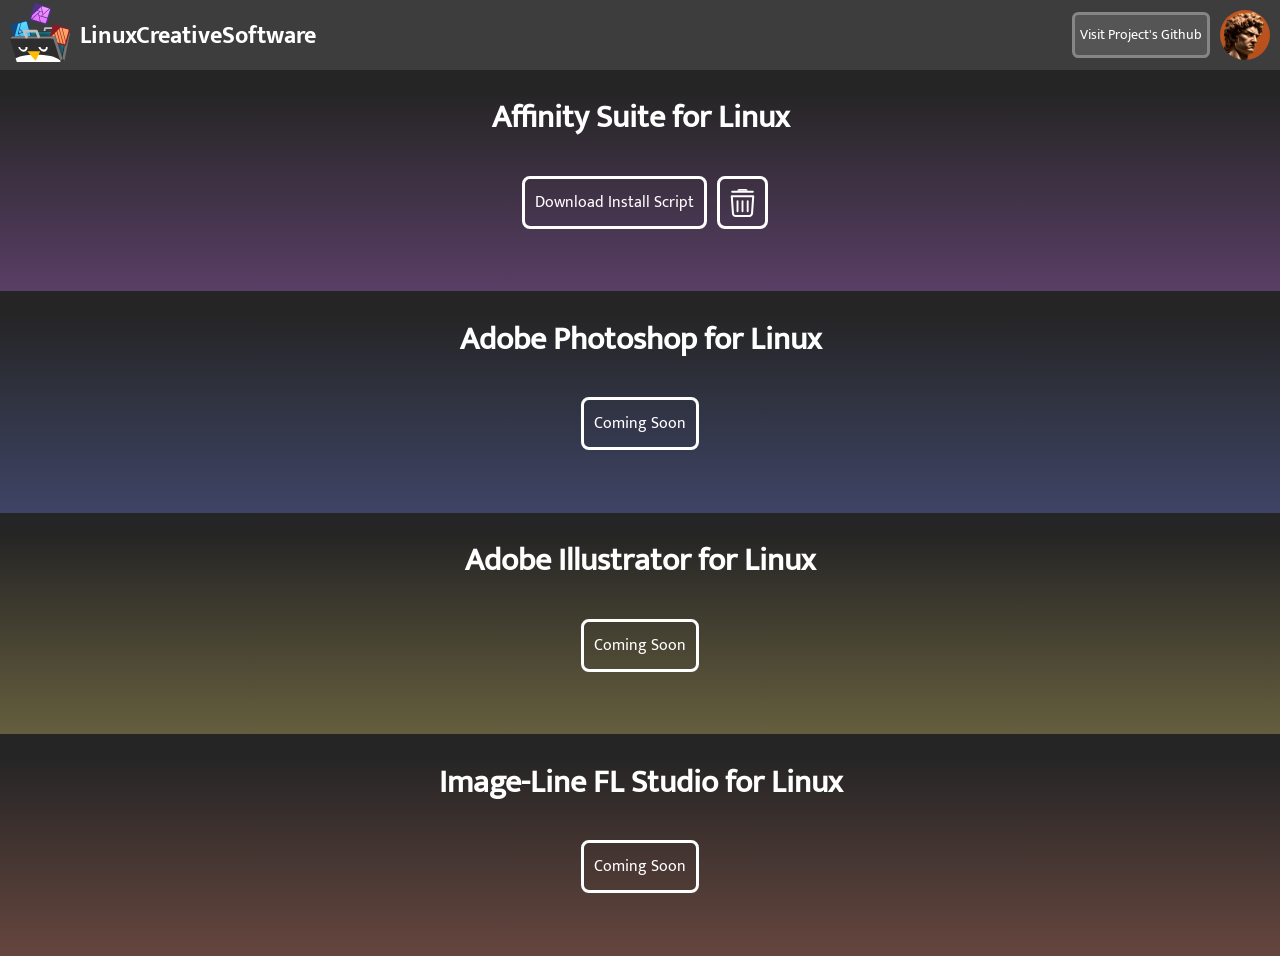
==== index.html @ c24a2d34 "-" ====
<!DOCTYPE html>
<html lang="en">

<head>
    <meta charset="UTF-8">
    <meta name="viewport" content="width=device-width, initial-scale=1.0">
    <title>LinuxCreativeSoftware</title>
    <link rel="icon" type="image/x-icon" href="./res/img/linuxcreativesoftware_export.svg">
    <link rel="stylesheet" href="./index.css">
    <script src="./index.js"></script>
</head>

<body>
    <div class="header">
        <div class="logo"></div>

        <div id="logo_text" class="logo_text">
            <div class="logo_text_original">LinuxCreativeSoftware</div>
            <div class="logo_text_short">LCS</div>
        </div>

        <a id="github_button" class="github_button" href="https://github.com/woafID/psychic-engine">
            <div class="github_button_text">Visit Project's Github</div>
            <div class="github_button_text_short">Github</div>
        </a>

        <a class="useraccount" href="https://github.com/woafID">
        </a>

    </div>

    <div class="pretty_box_purple">

        <h1>
            Affinity Suite for Linux
        </h1>
        <!-- NEVER FORGET TO ESCAPE THE DOUBLE SLASH WITH A BACKSLAS IN THE URLS-->
        <a href="#"
            onclick="downloadFile('https:/\/raw.githubusercontent.com/woafID/psychic-engine/master/Affinity_Linux.sh', this)"
            filename="Affinity_Linux.sh">

            <div class="buttons_wrapper">
                <!-- FIX DOWNLOAD BUTTON BEING IN DOUBLE LINED ON SMALL SCREENS, EVEN WHEN IT DIDNT REACH SCREEN EDGE -->
                <div class="download_button" ;>
                    Download Install Script
                </div>
                <a href="#"
                    onclick="downloadFile('https:/\/raw.githubusercontent.com/woafID/psychic-engine/main/Affinity_Linux_Uninstaller.sh', this)"
                    filename="Affinity_Linux_Uninstaller.sh" class="uninstall_button">
                    <img style="width: 25px;" src="./res/img/trash-solid.svg" alt="trash_can">
                </a>
            </div>
        </a>

    </div>

    <div class="pretty_box_blue">
        <h1>
            Adobe Photoshop for Linux
        </h1>
        <div class="buttons_wrapper">
            <div class="download_button">
                Coming Soon
            </div>
        </div>
    </div>

    <div class="pretty_box_orange">
        <h1>
            Adobe Illustrator for Linux
        </h1>
        <div class="buttons_wrapper">
            <div class="download_button">
                Coming Soon
            </div>
        </div>
    </div>

    <div class="pretty_box_carrot">
        <h1>
            Image-Line FL Studio for Linux
        </h1>
        <div class="buttons_wrapper">
            <div class="download_button">
                Coming Soon
            </div>
        </div>
    </div>

</body>

</html>
---- index.css ----
h1 {
    text-align: center;
}

@font-face {
    font-family: Mukta-Bold;
    font-weight: 400;
    font-style: normal;
    src: url('/res/font/Mukta-Bold.woff2') format('truetype');
}

@font-face {
    font-family: Mukta-Regular;
    font-weight: 400;
    font-style: normal;
    src: url('/res/font/Mukta-Regular.woff2') format('truetype');
}

body {
    margin: 0%;
    padding: 0%;
    font-family: Mukta-Regular;
    color: white;
    background-color: rgb(37, 37, 37);
}

.github_button{
    display: flex;
    justify-content: center;
    align-items: center;

    user-select: none;
    border-style: solid;
    border-width: 0.2rem;
    border-color: rgb(134, 134, 134);
    background-color: rgb(85, 85, 85);
    border-radius: 0.4rem;
    width: fit-content;
    padding-left: 5px;
    padding-right: 5px;
    font-size: 90%;
    height: 40px;
    margin-top: 2px;
    position: absolute;
    right: 70px;
}

#github_button .github_button_text_short{
    display: none;
}

.logo{
    left: 10px;
    top: 2px;
    background-image: url("./res/img/linuxcreativesoftware_export.svg");
    background-size: contain;
    width: 60px;
    height: 60px;
    position: absolute;
}

.logo_text{
    font-family: Mukta-Bold;
    user-select: none;
    position: absolute;
    left: 80px;
    top: 16px;
    font-size: x-large;
}

#logo_text .logo_text_short{display: none;}

@media (orientation: portrait) {
    #logo_text .logo_text_original {
      display: none;
    }
    #logo_text .logo_text_short {
      display: inline;
    }

    #github_button .github_button_text{
        display: none;
    }
    #github_button .github_button_text_short{
        display: inline;
    }
}
  

.github_button_text{
    color: wh;
}

.useraccount{
    margin-left: auto;
    margin-right: 10px;
    background-image: url("./res/img/useraccount128.webp");
    background-size: contain;
    border-radius: 100%;
    width: 50px;
    height: 50px;
    display: block;
    position: relative;
}

.header{
    padding-top: 10px;
    background-color: rgb(61, 61, 61);
    height: 60px;
}


.buttons_wrapper{
    left: 50%;
    transform: translate(-50%);
    position: absolute;
    display: flex;
    justify-content: center;
}

.download_button{
    user-select: none;
    background-color: transparent;
    border-radius: 8px;
    padding: 10px;
    max-width: fit-content;
    border-style: solid;
    margin: 10px;
}
a{
    color: white;
    text-decoration: none;
}

.uninstall_button{
    transform: translateY(10px);
    user-select: none;
    background-color: transparent;
    border-radius: 8px;
    padding: 10px;
    max-width: fit-content;
    max-height: 26.7px;
    border-style: solid;
    margin-left: auto;
}

.pretty_box_purple{
    background: linear-gradient(180deg, rgba(37, 37, 37, 0) 0%, rgba(191, 112, 228, 0.336) 100%);
    height: 200px;
}

.pretty_box_blue{
    background: linear-gradient(180deg, rgba(37, 37, 37, 0) 0%, rgba(112, 129, 228, 0.336) 100%);
    height: 200px;
}

.pretty_box_orange{
    background: linear-gradient(180deg, rgba(37, 37, 37, 0) 0%, rgba(228, 207, 112, 0.336) 100%);
    height: 200px;
}

.pretty_box_carrot{
    background: linear-gradient(180deg, rgba(37, 37, 37, 0) 0%, rgba(228, 135, 112, 0.336) 100%);
    height: 200px;
}
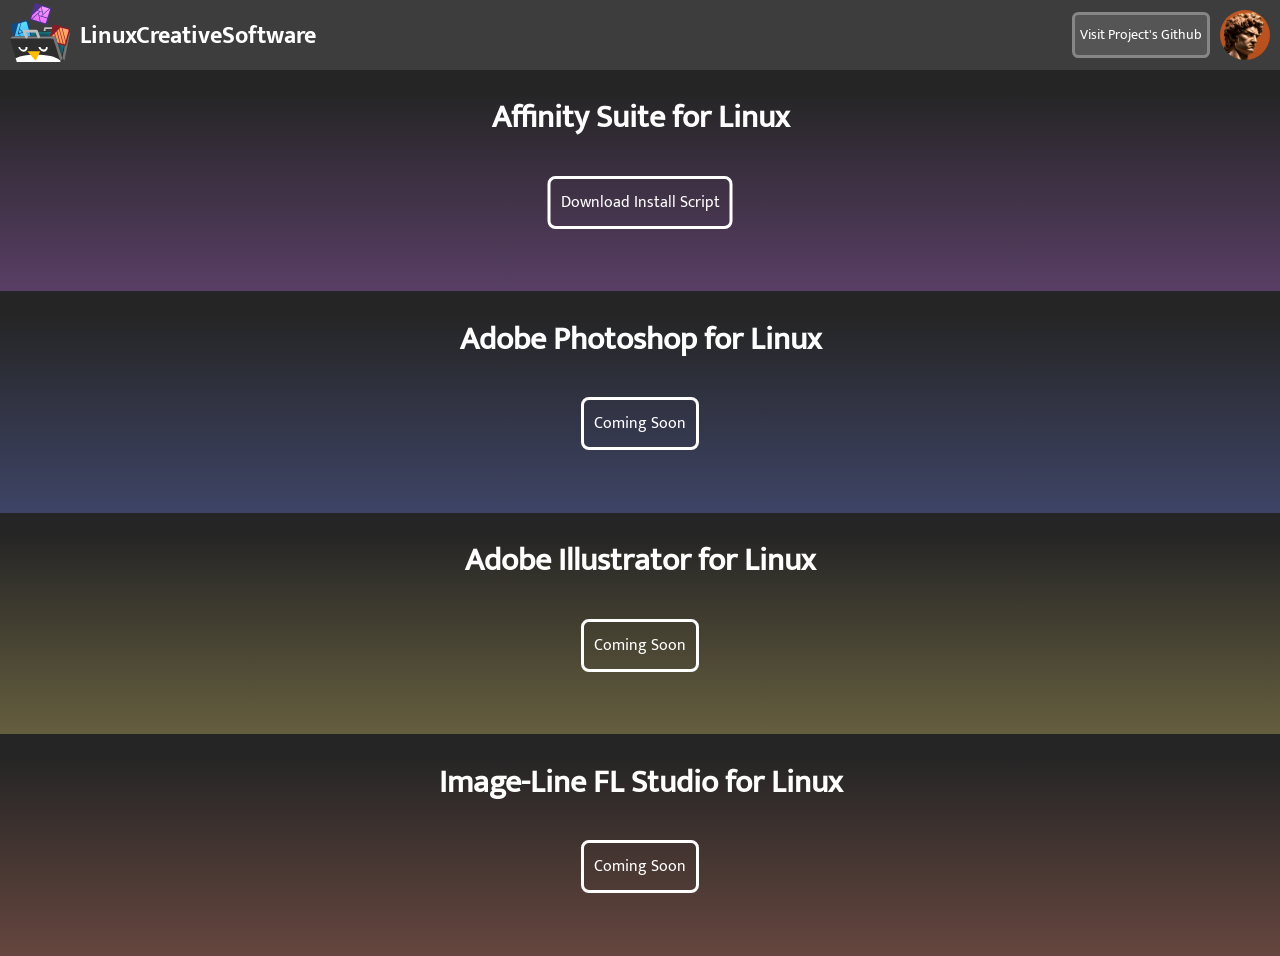
==== commit 15905ec3: "remove uninstall button its already integrated into the main script" ====
--- a/index.html
+++ b/index.html
@@ -19,7 +19,7 @@
             <div class="logo_text_short">LCS</div>
         </div>
 
-        <a id="github_button" class="github_button" href="https://github.com/woafID/psychic-engine">
+        <a id="github_button" class="github_button" href="https://github.com/woafID/LinuxCreativeSoftware">
             <div class="github_button_text">Visit Project's Github</div>
             <div class="github_button_text_short">Github</div>
         </a>
@@ -36,7 +36,7 @@
         </h1>
         <!-- NEVER FORGET TO ESCAPE THE DOUBLE SLASH WITH A BACKSLAS IN THE URLS-->
         <a href="#"
-            onclick="downloadFile('https:/\/raw.githubusercontent.com/woafID/psychic-engine/master/Affinity_Linux.sh', this)"
+            onclick="downloadFile('https:/\/raw.githubusercontent.com/woafID/LinuxCreativeSoftware/master/Affinity_Linux.sh', this)"
             filename="Affinity_Linux.sh">
 
             <div class="buttons_wrapper">
@@ -44,11 +44,6 @@
                 <div class="download_button" ;>
                     Download Install Script
                 </div>
-                <a href="#"
-                    onclick="downloadFile('https:/\/raw.githubusercontent.com/woafID/psychic-engine/main/Affinity_Linux_Uninstaller.sh', this)"
-                    filename="Affinity_Linux_Uninstaller.sh" class="uninstall_button">
-                    <img style="width: 25px;" src="./res/img/trash-solid.svg" alt="trash_can">
-                </a>
             </div>
         </a>
 
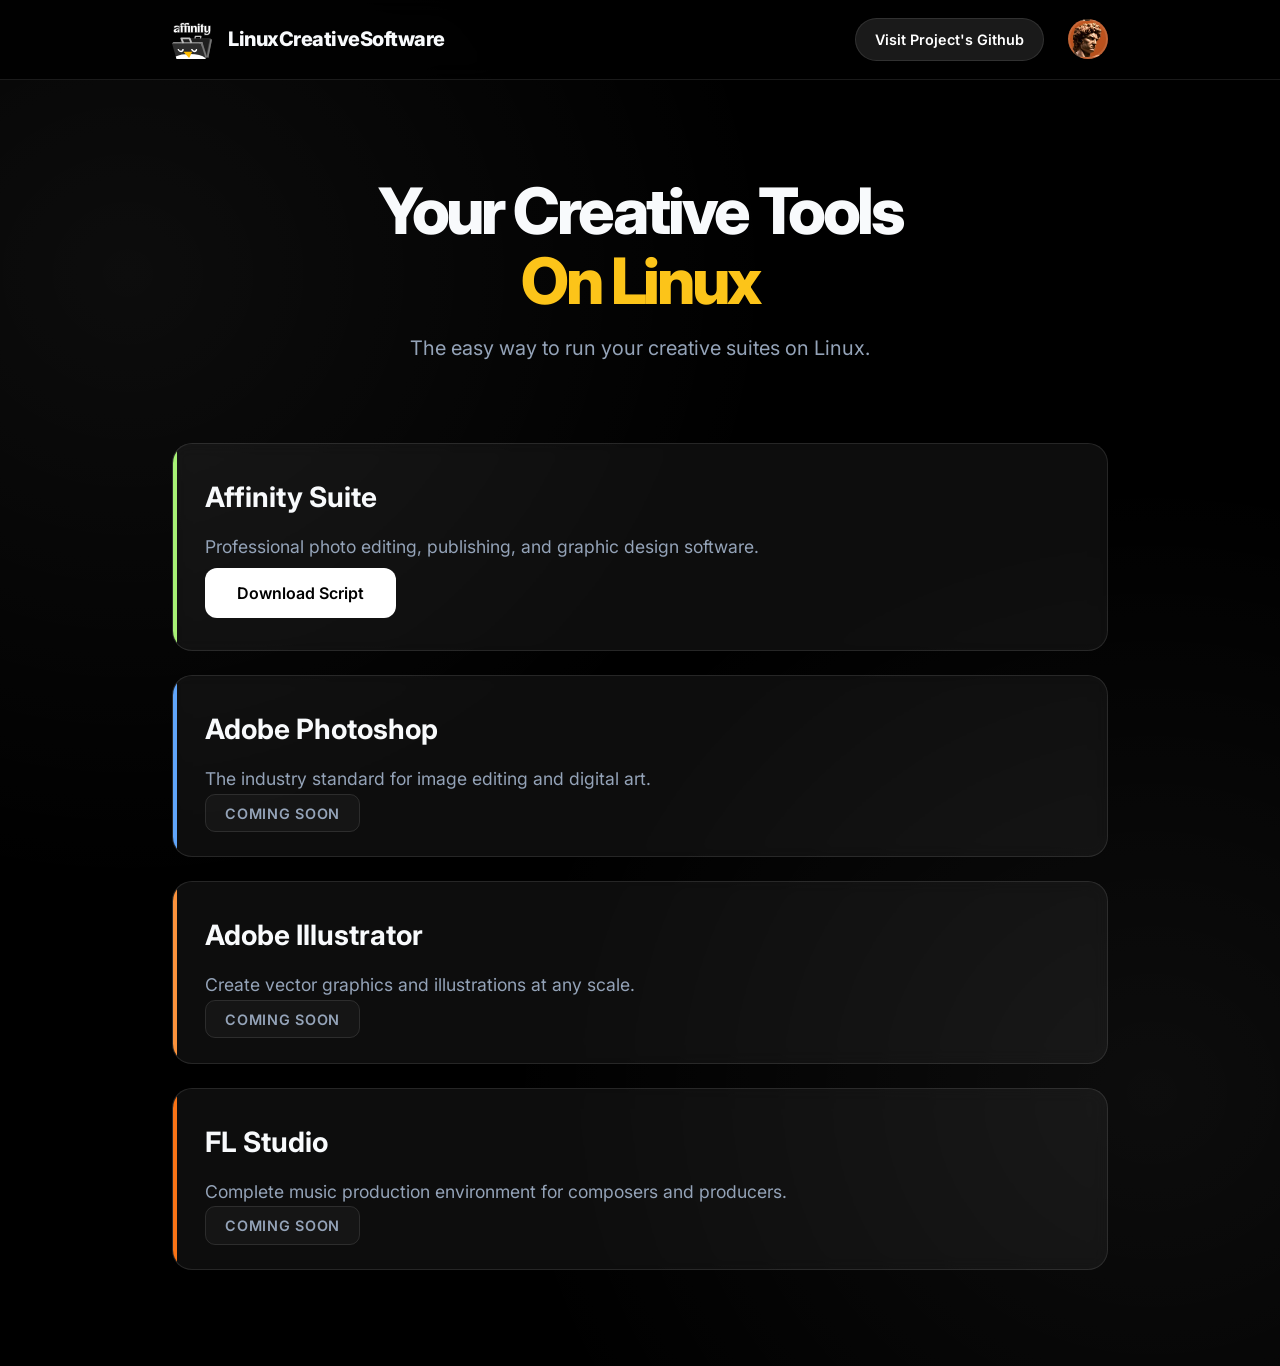
==== commit a8096083: "Refresh Page Look" ====
--- a/index.html
+++ b/index.html
@@ -6,82 +6,107 @@
     <meta name="viewport" content="width=device-width, initial-scale=1.0">
     <title>LinuxCreativeSoftware</title>
     <link rel="icon" type="image/x-icon" href="./res/img/linuxcreativesoftware_export.svg">
+    <link rel="preconnect" href="https://fonts.googleapis.com">
+    <link rel="preconnect" href="https://fonts.gstatic.com" crossorigin>
+    <link href="https://fonts.googleapis.com/css2?family=Inter:wght@400;600;800&display=swap" rel="stylesheet">
     <link rel="stylesheet" href="./index.css">
     <script src="./index.js"></script>
 </head>
 
 <body>
-    <div class="header">
-        <div class="logo"></div>
-
-        <div id="logo_text" class="logo_text">
-            <div class="logo_text_original">LinuxCreativeSoftware</div>
-            <div class="logo_text_short">LCS</div>
-        </div>
-
-        <a id="github_button" class="github_button" href="https://github.com/woafID/LinuxCreativeSoftware">
-            <div class="github_button_text">Visit Project's Github</div>
-            <div class="github_button_text_short">Github</div>
-        </a>
-
-        <a class="useraccount" href="https://github.com/woafID">
-        </a>
-
-    </div>
-
-    <div class="pretty_box_purple">
-
-        <h1>
-            Affinity Suite for Linux
-        </h1>
-        <!-- NEVER FORGET TO ESCAPE THE DOUBLE SLASH WITH A BACKSLAS IN THE URLS-->
-        <a href="#"
-            onclick="downloadFile('https:/\/raw.githubusercontent.com/woafID/LinuxCreativeSoftware/master/Affinity_Linux.sh', this)"
-            filename="Affinity_Linux.sh">
-
-            <div class="buttons_wrapper">
-                <!-- FIX DOWNLOAD BUTTON BEING IN DOUBLE LINED ON SMALL SCREENS, EVEN WHEN IT DIDNT REACH SCREEN EDGE -->
-                <div class="download_button" ;>
-                    Download Install Script
+    <header class="navbar">
+        <div class="container">
+            <div class="logo-wrapper">
+                <div class="logo-icon"></div>
+                <div class="logo-text">
+                    <span class="full-name">LinuxCreativeSoftware</span>
+                    <span class="short-name">LCS</span>
                 </div>
             </div>
-        </a>
+            <nav class="nav-links">
+                <a href="https://github.com/woafID/LinuxCreativeSoftware" class="btn-github">
+                    <span class="full-text">Visit Project's Github</span>
+                    <span class="short-text">Github</span>
+                </a>
+                <a class="user-profile" href="https://github.com/woafID" aria-label="Github Profile"></a>
+            </nav>
+        </div>
+    </header>
 
-    </div>
+    <main>
+        <section class="hero">
+            <div class="container">
+                <h1 class="hero-title">Your Creative Tools <br><span class="accent">On Linux</span></h1>
+                <p class="hero-subtitle">The easy way to run your creative suites on Linux.</p>
+            </div>
+        </section>
 
-    <div class="pretty_box_blue">
-        <h1>
-            Adobe Photoshop for Linux
-        </h1>
-        <div class="buttons_wrapper">
-            <div class="download_button">
-                Coming Soon
+        <section class="software-grid">
+            <div class="container">
+                <div class="card-grid">
+                    <div class="software-card card-purple">
+                        <div class="card-content">
+                            <h2>Affinity Suite</h2>
+                            <p>Professional photo editing, publishing, and graphic design software.</p>
+                            <div class="card-actions">
+                                <a href="javascript:void(0)" class="btn-download"
+                                    onclick="downloadFile('https://raw.githubusercontent.com/woafID/LinuxCreativeSoftware/master/Affinity_Linux.sh', this)"
+                                    filename="Affinity_Linux.sh">
+                                    Download Script
+                                </a>
+                            </div>
+                        </div>
+                    </div>
+
+                    <div class="software-card card-blue">
+                        <div class="card-content">
+                            <h2>Adobe Photoshop</h2>
+                            <p>The industry standard for image editing and digital art.</p>
+                            <div class="card-actions">
+                                <span class="badge-soon">Coming Soon</span>
+                            </div>
+                        </div>
+                    </div>
+
+                    <div class="software-card card-orange">
+                        <div class="card-content">
+                            <h2>Adobe Illustrator</h2>
+                            <p>Create vector graphics and illustrations at any scale.</p>
+                            <div class="card-actions">
+                                <span class="badge-soon">Coming Soon</span>
+                            </div>
+                        </div>
+                    </div>
+
+                    <div class="software-card card-carrot">
+                        <div class="card-content">
+                            <h2>FL Studio</h2>
+                            <p>Complete music production environment for composers and producers.</p>
+                            <div class="card-actions">
+                                <span class="badge-soon">Coming Soon</span>
+                            </div>
+                        </div>
+                    </div>
+                </div>
             </div>
+        </section>
+    </main>
+
+    <div id="download-modal" class="modal">
+        <div class="modal-content">
+            <h3>Installation Instructions</h3>
+            <p>Your download will start in 5 seconds.</p>
+            <p><strong>Important:</strong> You must execute these commands in the directory where the script is located
+                (e.g., Right click and "Open in Terminal").</p>
+            <div class="code-block">
+                <code>chmod +x ./<span class="filename-placeholder"></span></code>
+                <code>./<span class="filename-placeholder"></span></code>
+            </div>
+            <button onclick="closeNotification()" class="btn-close">Got it</button>
         </div>
-    </div>
-
-    <div class="pretty_box_orange">
-        <h1>
-            Adobe Illustrator for Linux
-        </h1>
-        <div class="buttons_wrapper">
-            <div class="download_button">
-                Coming Soon
-            </div>
-        </div>
-    </div>
-
-    <div class="pretty_box_carrot">
-        <h1>
-            Image-Line FL Studio for Linux
-        </h1>
-        <div class="buttons_wrapper">
-            <div class="download_button">
-                Coming Soon
-            </div>
-        </div>
+        <div class="modal-overlay" onclick="closeNotification()"></div>
     </div>
 
 </body>
 
-</html>
+</html>
--- a/index.css
+++ b/index.css
@@ -1,165 +1,370 @@
-h1 {
-    text-align: center;
-}
-
-@font-face {
-    font-family: Mukta-Bold;
-    font-weight: 400;
-    font-style: normal;
-    src: url('/res/font/Mukta-Bold.woff2') format('truetype');
-}
-
-@font-face {
-    font-family: Mukta-Regular;
-    font-weight: 400;
-    font-style: normal;
-    src: url('/res/font/Mukta-Regular.woff2') format('truetype');
+:root {
+    --bg-color: #000000;
+    --card-bg: rgba(255, 255, 255, 0.05);
+    --card-border: rgba(255, 255, 255, 0.1);
+    --text-primary: #f8fafc;
+    --text-secondary: #94a3b8;
+    --accent-yellow: #fcc419;
+    --accent-green: #a7f175;
+    --accent-blue: #60a5fa;
+    --accent-orange: #fb923c;
+    --accent-carrot: #f97316;
+    --nav-height: 80px;
+    --transition: all 0.3s cubic-bezier(0.4, 0, 0.2, 1);
+}
+
+* {
+    margin: 0;
+    padding: 0;
+    box-sizing: border-box;
 }
 
 body {
-    margin: 0%;
-    padding: 0%;
-    font-family: Mukta-Regular;
-    color: white;
-    background-color: rgb(37, 37, 37);
-}
-
-.github_button{
-    display: flex;
-    justify-content: center;
-    align-items: center;
-
-    user-select: none;
-    border-style: solid;
-    border-width: 0.2rem;
-    border-color: rgb(134, 134, 134);
-    background-color: rgb(85, 85, 85);
-    border-radius: 0.4rem;
-    width: fit-content;
-    padding-left: 5px;
-    padding-right: 5px;
-    font-size: 90%;
+    font-family: 'Inter', sans-serif;
+    background-color: var(--bg-color);
+    color: var(--text-primary);
+    line-height: 1.5;
+    overflow-x: hidden;
+    background-image: 
+        radial-gradient(at 10% 20%, rgba(255, 255, 255, 0.05) 0px, transparent 40%),
+        radial-gradient(at 90% 80%, rgba(255, 255, 255, 0.05) 0px, transparent 40%);
+    min-height: 100vh;
+}
+
+.container {
+    max-width: 1000px;
+    margin: 0 auto;
+    padding: 0 2rem;
+}
+
+.navbar {
+    height: var(--nav-height);
+    display: flex;
+    align-items: center;
+    position: sticky;
+    top: 0;
+    z-index: 1000;
+    background: rgba(0, 0, 0, 0.8);
+    backdrop-filter: blur(12px);
+    border-bottom: 1px solid var(--card-border);
+}
+
+.navbar .container {
+    display: flex;
+    justify-content: space-between;
+    align-items: center;
+    width: 100%;
+}
+
+.logo-wrapper {
+    display: flex;
+    align-items: center;
+    gap: 1rem;
+}
+
+.logo-icon {
+    width: 40px;
     height: 40px;
-    margin-top: 2px;
-    position: absolute;
-    right: 70px;
-}
-
-#github_button .github_button_text_short{
-    display: none;
-}
-
-.logo{
-    left: 10px;
-    top: 2px;
     background-image: url("./res/img/linuxcreativesoftware_export.svg");
     background-size: contain;
-    width: 60px;
-    height: 60px;
+    background-repeat: no-repeat;
+}
+
+.logo-text {
+    font-weight: 800;
+    font-size: 1.25rem;
+    letter-spacing: -0.025em;
+}
+
+.short-name { display: none; }
+
+.nav-links {
+    display: flex;
+    align-items: center;
+    gap: 1.5rem;
+}
+
+.btn-github {
+    background: rgba(255, 255, 255, 0.1);
+    color: white;
+    padding: 0.6rem 1.2rem;
+    border-radius: 9999px;
+    text-decoration: none;
+    font-weight: 600;
+    font-size: 0.9rem;
+    border: 1px solid var(--card-border);
+    transition: var(--transition);
+}
+
+.btn-github:hover {
+    background: rgba(255, 255, 255, 0.2);
+    transform: translateY(-2px);
+}
+
+.short-text { display: none; }
+
+.user-profile {
+    width: 40px;
+    height: 40px;
+    border-radius: 50%;
+    background-image: url("./res/img/useraccount128.webp");
+    background-size: cover;
+    border: 2px solid var(--card-border);
+    transition: var(--transition);
+}
+
+.user-profile:hover {
+    border-color: var(--accent-blue);
+    transform: scale(1.1);
+}
+
+.hero {
+    padding: 6rem 0 3rem;
+    text-align: center;
+}
+
+.hero-title {
+    font-size: 4rem;
+    font-weight: 800;
+    line-height: 1.1;
+    margin-bottom: 1rem;
+    letter-spacing: -0.05em;
+}
+
+.hero-title .accent {
+    color: var(--accent-yellow);
+}
+
+.hero-subtitle {
+    font-size: 1.25rem;
+    color: var(--text-secondary);
+    max-width: 600px;
+    margin: 0 auto;
+}
+
+.software-grid {
+    padding: 2rem 0 6rem;
+}
+
+.card-grid {
+    display: flex;
+    flex-direction: column;
+    gap: 1.5rem;
+}
+
+.software-card {
+    background: var(--card-bg);
+    border: 1px solid var(--card-border);
+    border-radius: 20px;
+    padding: 2rem;
+    backdrop-filter: blur(8px);
+    transition: var(--transition);
+    position: relative;
+    overflow: hidden;
+    display: flex;
+    align-items: center;
+    justify-content: space-between;
+}
+
+.software-card::before {
+    content: '';
     position: absolute;
-}
-
-.logo_text{
-    font-family: Mukta-Bold;
-    user-select: none;
+    left: 0;
+    top: 0;
+    bottom: 0;
+    width: 4px;
+    transition: var(--transition);
+}
+
+.software-card:hover {
+    transform: translateX(8px);
+    background: rgba(255, 255, 255, 0.08);
+    border-color: rgba(255, 255, 255, 0.2);
+}
+
+.card-purple::before { background: var(--accent-green); }
+.card-blue::before { background: var(--accent-blue); }
+.card-orange::before { background: var(--accent-orange); }
+.card-carrot::before { background: var(--accent-carrot); }
+
+.card-content {
+    flex-grow: 1;
+    padding-right: 2rem;
+}
+
+.software-card h2 {
+    font-size: 1.75rem;
+    margin-bottom: 1rem;
+    font-weight: 700;
+}
+
+.software-card p {
+    color: var(--text-secondary);
+    font-size: 1.1rem;
+    margin-bottom: 0.5rem;
+}
+
+.card-actions {
+    flex-shrink: 0;
+}
+
+.btn-download {
+    display: inline-block;
+    padding: 0.8rem 2rem;
+    border-radius: 12px;
+    background: white;
+    color: black;
+    text-decoration: none;
+    font-weight: 600;
+    transition: var(--transition);
+    border: none;
+    cursor: pointer;
+}
+
+.btn-download:hover {
+    transform: scale(1.05);
+    box-shadow: 0 5px 15px rgba(255, 255, 255, 0.2);
+}
+
+.badge-soon {
+    padding: 0.6rem 1.2rem;
+    border-radius: 10px;
+    background: rgba(255, 255, 255, 0.03);
+    color: var(--text-secondary);
+    font-size: 0.9rem;
+    font-weight: 600;
+    text-transform: uppercase;
+    letter-spacing: 0.05em;
+    border: 1px solid var(--card-border);
+}
+
+.modal {
+    position: fixed;
+    top: 0;
+    left: 0;
+    width: 100%;
+    height: 100%;
+    z-index: 2000;
+    display: flex;
+    align-items: center;
+    justify-content: center;
+    opacity: 0;
+    visibility: hidden;
+    transition: var(--transition);
+}
+
+.modal.active {
+    opacity: 1;
+    visibility: visible;
+}
+
+.modal-overlay {
     position: absolute;
-    left: 80px;
-    top: 16px;
-    font-size: x-large;
-}
-
-#logo_text .logo_text_short{display: none;}
-
-@media (orientation: portrait) {
-    #logo_text .logo_text_original {
-      display: none;
-    }
-    #logo_text .logo_text_short {
-      display: inline;
-    }
-
-    #github_button .github_button_text{
-        display: none;
-    }
-    #github_button .github_button_text_short{
-        display: inline;
-    }
-}
-  
-
-.github_button_text{
-    color: wh;
-}
-
-.useraccount{
-    margin-left: auto;
-    margin-right: 10px;
-    background-image: url("./res/img/useraccount128.webp");
-    background-size: contain;
-    border-radius: 100%;
-    width: 50px;
-    height: 50px;
+    top: 0;
+    left: 0;
+    width: 100%;
+    height: 100%;
+    background: rgba(0, 0, 0, 0.8);
+    backdrop-filter: blur(4px);
+}
+
+.modal-content {
+    background: #111;
+    border: 1px solid var(--card-border);
+    border-radius: 24px;
+    padding: 2.5rem;
+    max-width: 500px;
+    width: 90%;
+    position: relative;
+    z-index: 2001;
+    text-align: center;
+    box-shadow: 0 25px 50px -12px rgba(0, 0, 0, 0.5);
+    transform: translateY(20px);
+    transition: var(--transition);
+}
+
+.modal.active .modal-content {
+    transform: translateY(0);
+}
+
+.modal-content h3 {
+    font-size: 1.5rem;
+    margin-bottom: 1rem;
+    color: var(--accent-green);
+}
+
+.modal-content p {
+    color: var(--text-secondary);
+    margin-bottom: 1.5rem;
+}
+
+.code-block {
+    background: #000;
+    border: 1px solid var(--card-border);
+    border-radius: 12px;
+    padding: 1.5rem;
+    text-align: left;
+    margin-bottom: 2rem;
+    font-family: 'Courier New', Courier, monospace;
+}
+
+.code-block code {
     display: block;
-    position: relative;
-}
-
-.header{
-    padding-top: 10px;
-    background-color: rgb(61, 61, 61);
-    height: 60px;
-}
-
-
-.buttons_wrapper{
-    left: 50%;
-    transform: translate(-50%);
-    position: absolute;
-    display: flex;
-    justify-content: center;
-}
-
-.download_button{
-    user-select: none;
-    background-color: transparent;
-    border-radius: 8px;
-    padding: 10px;
-    max-width: fit-content;
-    border-style: solid;
-    margin: 10px;
-}
-a{
-    color: white;
-    text-decoration: none;
-}
-
-.uninstall_button{
-    transform: translateY(10px);
-    user-select: none;
-    background-color: transparent;
-    border-radius: 8px;
-    padding: 10px;
-    max-width: fit-content;
-    max-height: 26.7px;
-    border-style: solid;
-    margin-left: auto;
-}
-
-.pretty_box_purple{
-    background: linear-gradient(180deg, rgba(37, 37, 37, 0) 0%, rgba(191, 112, 228, 0.336) 100%);
-    height: 200px;
-}
-
-.pretty_box_blue{
-    background: linear-gradient(180deg, rgba(37, 37, 37, 0) 0%, rgba(112, 129, 228, 0.336) 100%);
-    height: 200px;
-}
-
-.pretty_box_orange{
-    background: linear-gradient(180deg, rgba(37, 37, 37, 0) 0%, rgba(228, 207, 112, 0.336) 100%);
-    height: 200px;
-}
-
-.pretty_box_carrot{
-    background: linear-gradient(180deg, rgba(37, 37, 37, 0) 0%, rgba(228, 135, 112, 0.336) 100%);
-    height: 200px;
-}
+    color: #fff;
+    font-size: 0.95rem;
+    margin-bottom: 0.5rem;
+}
+
+.code-block code:last-child {
+    margin-bottom: 0;
+}
+
+.btn-close {
+    background: var(--accent-green);
+    color: black;
+    border: none;
+    padding: 0.8rem 2.5rem;
+    border-radius: 12px;
+    font-weight: 700;
+    cursor: pointer;
+    transition: var(--transition);
+}
+
+.btn-close:hover {
+    filter: brightness(1.1);
+    transform: scale(1.05);
+}
+
+@media (max-width: 768px) {
+    .hero-title {
+        font-size: 3rem;
+    }
+    
+    .software-card {
+        flex-direction: column;
+        align-items: flex-start;
+        gap: 2.5rem;
+    }
+    
+    .card-content {
+        padding-right: 0;
+    }
+    
+    .full-name { display: none; }
+    .short-name { display: block; }
+    
+    .full-text { display: none; }
+    .short-text { display: block; }
+    
+    .nav-links { gap: 0.75rem; }
+}
+
+@media (max-width: 480px) {
+    .hero-title {
+        font-size: 2.5rem;
+    }
+    
+    .container {
+        padding: 0 1rem;
+    }
+}
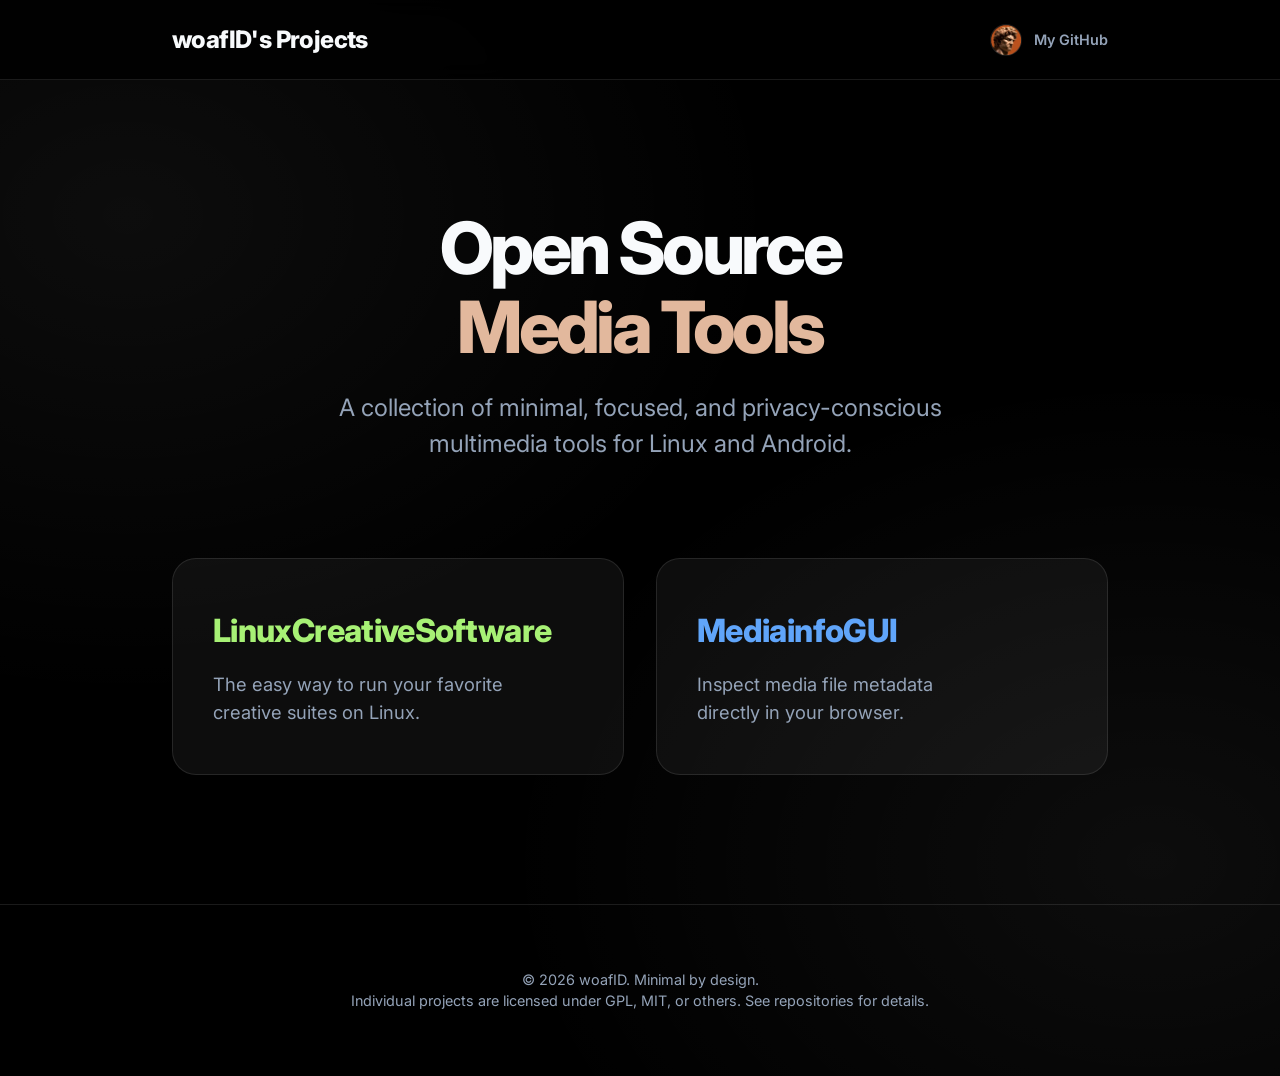
==== commit 6bfa03e1: "overhaul the site" ====
--- a/index.html
+++ b/index.html
@@ -4,31 +4,28 @@
 <head>
     <meta charset="UTF-8">
     <meta name="viewport" content="width=device-width, initial-scale=1.0">
-    <title>LinuxCreativeSoftware</title>
-    <link rel="icon" type="image/x-icon" href="./res/img/linuxcreativesoftware_export.svg">
+    <title>woafID's Projects</title>
     <link rel="preconnect" href="https://fonts.googleapis.com">
     <link rel="preconnect" href="https://fonts.gstatic.com" crossorigin>
     <link href="https://fonts.googleapis.com/css2?family=Inter:wght@400;600;800&display=swap" rel="stylesheet">
+    <link rel="icon" type="image/png" href="./res/img/useraccount128_rounded.png">
     <link rel="stylesheet" href="./index.css">
-    <script src="./index.js"></script>
 </head>
 
 <body>
     <header class="navbar">
         <div class="container">
             <div class="logo-wrapper">
-                <div class="logo-icon"></div>
                 <div class="logo-text">
-                    <span class="full-name">LinuxCreativeSoftware</span>
-                    <span class="short-name">LCS</span>
+                    <span class="full-name">woafID's Projects</span>
+                    <span class="short-name">woafID</span>
                 </div>
             </div>
             <nav class="nav-links">
-                <a href="https://github.com/woafID/LinuxCreativeSoftware" class="btn-github">
-                    <span class="full-text">Visit Project's Github</span>
-                    <span class="short-text">Github</span>
+                <a class="profile-link" href="https://github.com/woafID?tab=repositories">
+                    <div class="user-profile" aria-label="GitHub Profile"></div>
+                    <span class="profile-text">My GitHub</span>
                 </a>
-                <a class="user-profile" href="https://github.com/woafID" aria-label="Github Profile"></a>
             </nav>
         </div>
     </header>
@@ -36,77 +33,43 @@
     <main>
         <section class="hero">
             <div class="container">
-                <h1 class="hero-title">Your Creative Tools <br><span class="accent">On Linux</span></h1>
-                <p class="hero-subtitle">The easy way to run your creative suites on Linux.</p>
+                <h1 class="hero-title">Open Source <br><span class="accent">Media Tools</span></h1>
+                <p class="hero-subtitle">A collection of minimal, focused, and privacy-conscious multimedia tools for
+                    Linux and
+                    Android.</p>
             </div>
         </section>
 
-        <section class="software-grid">
+        <section class="projects">
             <div class="container">
-                <div class="card-grid">
-                    <div class="software-card card-purple">
+                <div class="project-grid">
+                    <a href="/LinuxCreativeSoftware" class="project-card accent-green">
                         <div class="card-content">
-                            <h2>Affinity Suite</h2>
-                            <p>Professional photo editing, publishing, and graphic design software.</p>
-                            <div class="card-actions">
-                                <a href="javascript:void(0)" class="btn-download"
-                                    onclick="downloadFile('https://raw.githubusercontent.com/woafID/LinuxCreativeSoftware/master/Affinity_Linux.sh', this)"
-                                    filename="Affinity_Linux.sh">
-                                    Download Script
-                                </a>
-                            </div>
+                            <h2>LinuxCreativeSoftware</h2>
+                            <p>The easy way to run your favorite creative suites on Linux.</p>
                         </div>
-                    </div>
+                    </a>
 
-                    <div class="software-card card-blue">
+                    <a href="/MediainfoGUI" class="project-card accent-blue">
                         <div class="card-content">
-                            <h2>Adobe Photoshop</h2>
-                            <p>The industry standard for image editing and digital art.</p>
-                            <div class="card-actions">
-                                <span class="badge-soon">Coming Soon</span>
-                            </div>
+                            <h2>MediainfoGUI</h2>
+                            <p>Inspect media file metadata directly in your browser.</p>
                         </div>
-                    </div>
-
-                    <div class="software-card card-orange">
-                        <div class="card-content">
-                            <h2>Adobe Illustrator</h2>
-                            <p>Create vector graphics and illustrations at any scale.</p>
-                            <div class="card-actions">
-                                <span class="badge-soon">Coming Soon</span>
-                            </div>
-                        </div>
-                    </div>
-
-                    <div class="software-card card-carrot">
-                        <div class="card-content">
-                            <h2>FL Studio</h2>
-                            <p>Complete music production environment for composers and producers.</p>
-                            <div class="card-actions">
-                                <span class="badge-soon">Coming Soon</span>
-                            </div>
-                        </div>
-                    </div>
+                    </a>
                 </div>
             </div>
         </section>
     </main>
 
-    <div id="download-modal" class="modal">
-        <div class="modal-content">
-            <h3>Installation Instructions</h3>
-            <p>Your download will start in 5 seconds.</p>
-            <p><strong>Important:</strong> You must execute these commands in the directory where the script is located
-                (e.g., Right click and "Open in Terminal").</p>
-            <div class="code-block">
-                <code>chmod +x ./<span class="filename-placeholder"></span></code>
-                <code>./<span class="filename-placeholder"></span></code>
-            </div>
-            <button onclick="closeNotification()" class="btn-close">Got it</button>
+    <footer class="footer">
+        <div class="container">
+            <p>&copy; <span id="year"></span> woafID. Minimal by design.</p>
+            <p>Individual projects are licensed under GPL, MIT, or others. See repositories for details.</p>
         </div>
-        <div class="modal-overlay" onclick="closeNotification()"></div>
-    </div>
-
+    </footer>
+    <script>
+        document.getElementById('year').textContent = new Date().getFullYear();
+    </script>
 </body>
 
 </html>
--- a/index.css
+++ b/index.css
@@ -4,11 +4,11 @@
     --card-border: rgba(255, 255, 255, 0.1);
     --text-primary: #f8fafc;
     --text-secondary: #94a3b8;
+    --accent-theme: #e2b89d;
+    --accent-green: #a7f175;
     --accent-yellow: #fcc419;
-    --accent-green: #a7f175;
     --accent-blue: #60a5fa;
     --accent-orange: #fb923c;
-    --accent-carrot: #f97316;
     --nav-height: 80px;
     --transition: all 0.3s cubic-bezier(0.4, 0, 0.2, 1);
 }
@@ -25,7 +25,7 @@
     color: var(--text-primary);
     line-height: 1.5;
     overflow-x: hidden;
-    background-image: 
+    background-image:
         radial-gradient(at 10% 20%, rgba(255, 255, 255, 0.05) 0px, transparent 40%),
         radial-gradient(at 90% 80%, rgba(255, 255, 255, 0.05) 0px, transparent 40%);
     min-height: 100vh;
@@ -56,27 +56,15 @@
     width: 100%;
 }
 
-.logo-wrapper {
-    display: flex;
-    align-items: center;
-    gap: 1rem;
-}
-
-.logo-icon {
-    width: 40px;
-    height: 40px;
-    background-image: url("./res/img/linuxcreativesoftware_export.svg");
-    background-size: contain;
-    background-repeat: no-repeat;
-}
-
 .logo-text {
     font-weight: 800;
-    font-size: 1.25rem;
+    font-size: 1.5rem;
     letter-spacing: -0.025em;
 }
 
-.short-name { display: none; }
+.short-name {
+    display: none;
+}
 
 .nav-links {
     display: flex;
@@ -84,287 +72,193 @@
     gap: 1.5rem;
 }
 
-.btn-github {
-    background: rgba(255, 255, 255, 0.1);
-    color: white;
-    padding: 0.6rem 1.2rem;
-    border-radius: 9999px;
+.btn-github-text {
+    color: var(--text-secondary);
     text-decoration: none;
     font-weight: 600;
+    font-size: 0.95rem;
+    transition: var(--transition);
+}
+
+.btn-github-text:hover {
+    color: var(--text-primary);
+}
+
+.short-text {
+    display: none;
+}
+
+.profile-link {
+    display: flex;
+    align-items: center;
+    gap: 0.75rem;
+    text-decoration: none;
+    color: var(--text-secondary);
+    font-weight: 600;
     font-size: 0.9rem;
+    transition: var(--transition);
+}
+
+.profile-link:hover {
+    color: var(--text-primary);
+}
+
+.user-profile {
+    width: 32px;
+    height: 32px;
+    border-radius: 50%;
+    background-image: url("./res/img/useraccount128_rounded.png");
+    background-size: cover;
+    background-repeat: no-repeat;
+    background-position: center;
     border: 1px solid var(--card-border);
     transition: var(--transition);
 }
 
-.btn-github:hover {
-    background: rgba(255, 255, 255, 0.2);
-    transform: translateY(-2px);
-}
-
-.short-text { display: none; }
-
-.user-profile {
-    width: 40px;
-    height: 40px;
-    border-radius: 50%;
-    background-image: url("./res/img/useraccount128.webp");
-    background-size: cover;
-    border: 2px solid var(--card-border);
-    transition: var(--transition);
-}
-
-.user-profile:hover {
-    border-color: var(--accent-blue);
+.profile-link:hover .user-profile {
+    border-color: var(--accent-theme);
     transform: scale(1.1);
 }
 
 .hero {
-    padding: 6rem 0 3rem;
+    padding: 8rem 0 4rem;
     text-align: center;
 }
 
 .hero-title {
-    font-size: 4rem;
+    font-size: 4.5rem;
     font-weight: 800;
     line-height: 1.1;
-    margin-bottom: 1rem;
+    margin-bottom: 1.5rem;
     letter-spacing: -0.05em;
 }
 
 .hero-title .accent {
-    color: var(--accent-yellow);
+    color: var(--accent-theme);
 }
 
 .hero-subtitle {
-    font-size: 1.25rem;
-    color: var(--text-secondary);
-    max-width: 600px;
+    font-size: 1.5rem;
+    color: var(--text-secondary);
+    max-width: 700px;
     margin: 0 auto;
 }
 
-.software-grid {
-    padding: 2rem 0 6rem;
-}
-
-.card-grid {
-    display: flex;
-    flex-direction: column;
-    gap: 1.5rem;
-}
-
-.software-card {
+.projects {
+    padding: 2rem 0 8rem;
+}
+
+.project-grid {
+    display: grid;
+    grid-template-columns: repeat(auto-fit, minmax(400px, 1fr));
+    gap: 2rem;
+}
+
+.project-card {
     background: var(--card-bg);
     border: 1px solid var(--card-border);
-    border-radius: 20px;
-    padding: 2rem;
-    backdrop-filter: blur(8px);
-    transition: var(--transition);
+    border-radius: 24px;
+    padding: 3rem 2.5rem;
+    text-decoration: none;
+    color: inherit;
+    transition: background 0.4s ease, transform 0.4s cubic-bezier(0.175, 0.885, 0.32, 1.275), border-color 0.4s ease;
     position: relative;
     overflow: hidden;
     display: flex;
-    align-items: center;
-    justify-content: space-between;
-}
-
-.software-card::before {
-    content: '';
+    flex-direction: column;
+    justify-content: center;
+    will-change: transform, background;
+}
+
+.project-card::after {
+    content: '→';
     position: absolute;
-    left: 0;
-    top: 0;
-    bottom: 0;
-    width: 4px;
-    transition: var(--transition);
-}
-
-.software-card:hover {
-    transform: translateX(8px);
+    right: 2.5rem;
+    top: 50%;
+    transform: translateY(-50%) translateX(20px);
+    font-size: 2rem;
+    opacity: 0;
+    transition: opacity 0.4s ease, transform 0.4s cubic-bezier(0.175, 0.885, 0.32, 1.275);
+}
+
+.project-card:hover {
     background: rgba(255, 255, 255, 0.08);
+    transform: translateY(-4px) scale(1.01);
     border-color: rgba(255, 255, 255, 0.2);
 }
 
-.card-purple::before { background: var(--accent-green); }
-.card-blue::before { background: var(--accent-blue); }
-.card-orange::before { background: var(--accent-orange); }
-.card-carrot::before { background: var(--accent-carrot); }
-
-.card-content {
-    flex-grow: 1;
-    padding-right: 2rem;
-}
-
-.software-card h2 {
-    font-size: 1.75rem;
+.project-card:hover::after {
+    opacity: 1;
+    transform: translateY(-50%) translateX(0);
+}
+
+.project-card h2 {
+    font-size: 2rem;
     margin-bottom: 1rem;
-    font-weight: 700;
-}
-
-.software-card p {
-    color: var(--text-secondary);
-    font-size: 1.1rem;
-    margin-bottom: 0.5rem;
-}
-
-.card-actions {
-    flex-shrink: 0;
-}
-
-.btn-download {
-    display: inline-block;
-    padding: 0.8rem 2rem;
-    border-radius: 12px;
-    background: white;
-    color: black;
-    text-decoration: none;
-    font-weight: 600;
-    transition: var(--transition);
-    border: none;
-    cursor: pointer;
-}
-
-.btn-download:hover {
-    transform: scale(1.05);
-    box-shadow: 0 5px 15px rgba(255, 255, 255, 0.2);
-}
-
-.badge-soon {
-    padding: 0.6rem 1.2rem;
-    border-radius: 10px;
-    background: rgba(255, 255, 255, 0.03);
+    font-weight: 800;
+    letter-spacing: -0.02em;
+}
+
+.project-card p {
+    color: var(--text-secondary);
+    font-size: 1.15rem;
+    max-width: 300px;
+}
+
+.accent-green h2 {
+    color: var(--accent-green);
+}
+
+.accent-yellow h2 {
+    color: var(--accent-yellow);
+}
+
+.accent-blue h2 {
+    color: var(--accent-blue);
+}
+
+.accent-orange h2 {
+    color: var(--accent-orange);
+}
+
+.footer {
+    padding: 4rem 0;
+    text-align: center;
+    border-top: 1px solid var(--card-border);
     color: var(--text-secondary);
     font-size: 0.9rem;
-    font-weight: 600;
-    text-transform: uppercase;
-    letter-spacing: 0.05em;
-    border: 1px solid var(--card-border);
-}
-
-.modal {
-    position: fixed;
-    top: 0;
-    left: 0;
-    width: 100%;
-    height: 100%;
-    z-index: 2000;
-    display: flex;
-    align-items: center;
-    justify-content: center;
-    opacity: 0;
-    visibility: hidden;
-    transition: var(--transition);
-}
-
-.modal.active {
-    opacity: 1;
-    visibility: visible;
-}
-
-.modal-overlay {
-    position: absolute;
-    top: 0;
-    left: 0;
-    width: 100%;
-    height: 100%;
-    background: rgba(0, 0, 0, 0.8);
-    backdrop-filter: blur(4px);
-}
-
-.modal-content {
-    background: #111;
-    border: 1px solid var(--card-border);
-    border-radius: 24px;
-    padding: 2.5rem;
-    max-width: 500px;
-    width: 90%;
-    position: relative;
-    z-index: 2001;
-    text-align: center;
-    box-shadow: 0 25px 50px -12px rgba(0, 0, 0, 0.5);
-    transform: translateY(20px);
-    transition: var(--transition);
-}
-
-.modal.active .modal-content {
-    transform: translateY(0);
-}
-
-.modal-content h3 {
-    font-size: 1.5rem;
-    margin-bottom: 1rem;
-    color: var(--accent-green);
-}
-
-.modal-content p {
-    color: var(--text-secondary);
-    margin-bottom: 1.5rem;
-}
-
-.code-block {
-    background: #000;
-    border: 1px solid var(--card-border);
-    border-radius: 12px;
-    padding: 1.5rem;
-    text-align: left;
-    margin-bottom: 2rem;
-    font-family: 'Courier New', Courier, monospace;
-}
-
-.code-block code {
-    display: block;
-    color: #fff;
-    font-size: 0.95rem;
-    margin-bottom: 0.5rem;
-}
-
-.code-block code:last-child {
-    margin-bottom: 0;
-}
-
-.btn-close {
-    background: var(--accent-green);
-    color: black;
-    border: none;
-    padding: 0.8rem 2.5rem;
-    border-radius: 12px;
-    font-weight: 700;
-    cursor: pointer;
-    transition: var(--transition);
-}
-
-.btn-close:hover {
-    filter: brightness(1.1);
-    transform: scale(1.05);
 }
 
 @media (max-width: 768px) {
     .hero-title {
         font-size: 3rem;
     }
-    
-    .software-card {
-        flex-direction: column;
-        align-items: flex-start;
-        gap: 2.5rem;
-    }
-    
-    .card-content {
-        padding-right: 0;
-    }
-    
-    .full-name { display: none; }
-    .short-name { display: block; }
-    
-    .full-text { display: none; }
-    .short-text { display: block; }
-    
-    .nav-links { gap: 0.75rem; }
-}
-
-@media (max-width: 480px) {
-    .hero-title {
-        font-size: 2.5rem;
-    }
-    
-    .container {
-        padding: 0 1rem;
-    }
-}
+
+    .project-grid {
+        grid-template-columns: 1fr;
+    }
+
+    .project-card {
+        padding: 2rem;
+    }
+
+    .full-name {
+        display: none;
+    }
+
+    .short-name {
+        display: block;
+    }
+
+    .full-text {
+        display: none;
+    }
+
+    .short-text {
+        display: block;
+    }
+
+    .nav-links {
+        gap: 0.75rem;
+    }
+}
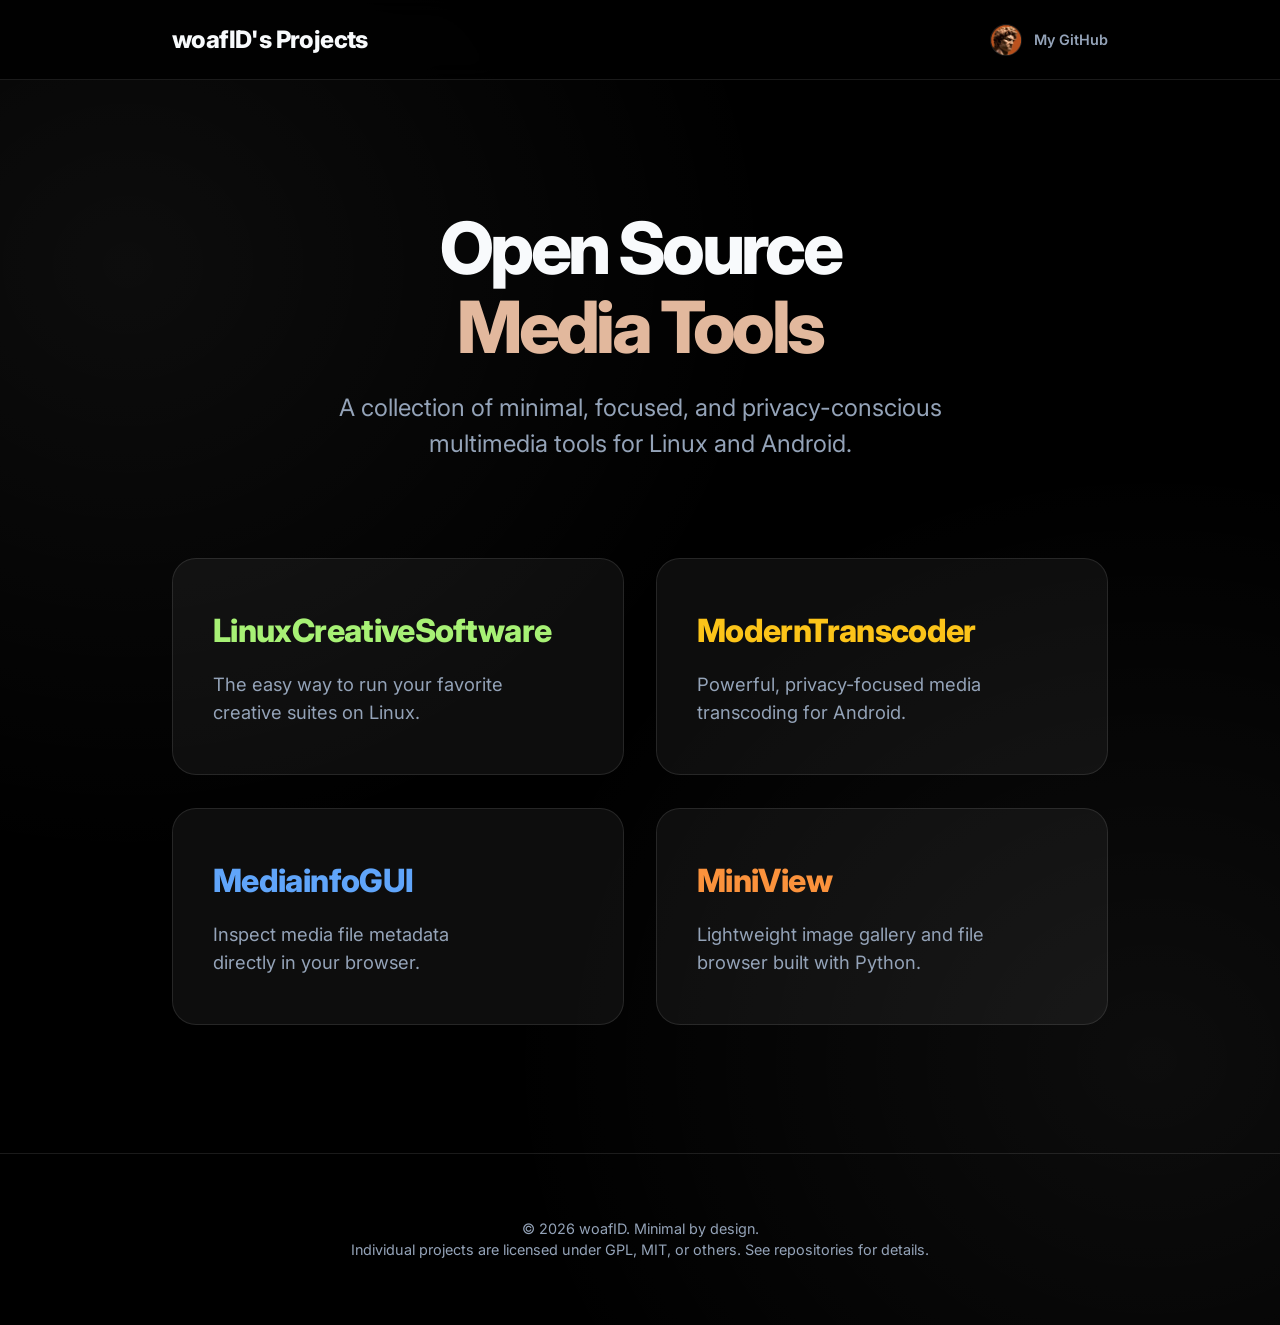
==== commit 7c439547: "overhaul the site" ====
--- a/index.html
+++ b/index.html
@@ -50,10 +50,24 @@
                         </div>
                     </a>
 
+                    <a href="/ModernTranscoder" class="project-card accent-yellow">
+                        <div class="card-content">
+                            <h2>ModernTranscoder</h2>
+                            <p>Powerful, privacy-focused media transcoding for Android.</p>
+                        </div>
+                    </a>
+
                     <a href="/MediainfoGUI" class="project-card accent-blue">
                         <div class="card-content">
                             <h2>MediainfoGUI</h2>
                             <p>Inspect media file metadata directly in your browser.</p>
+                        </div>
+                    </a>
+
+                    <a href="/MiniView" class="project-card accent-orange">
+                        <div class="card-content">
+                            <h2>MiniView</h2>
+                            <p>Lightweight image gallery and file browser built with Python.</p>
                         </div>
                     </a>
                 </div>
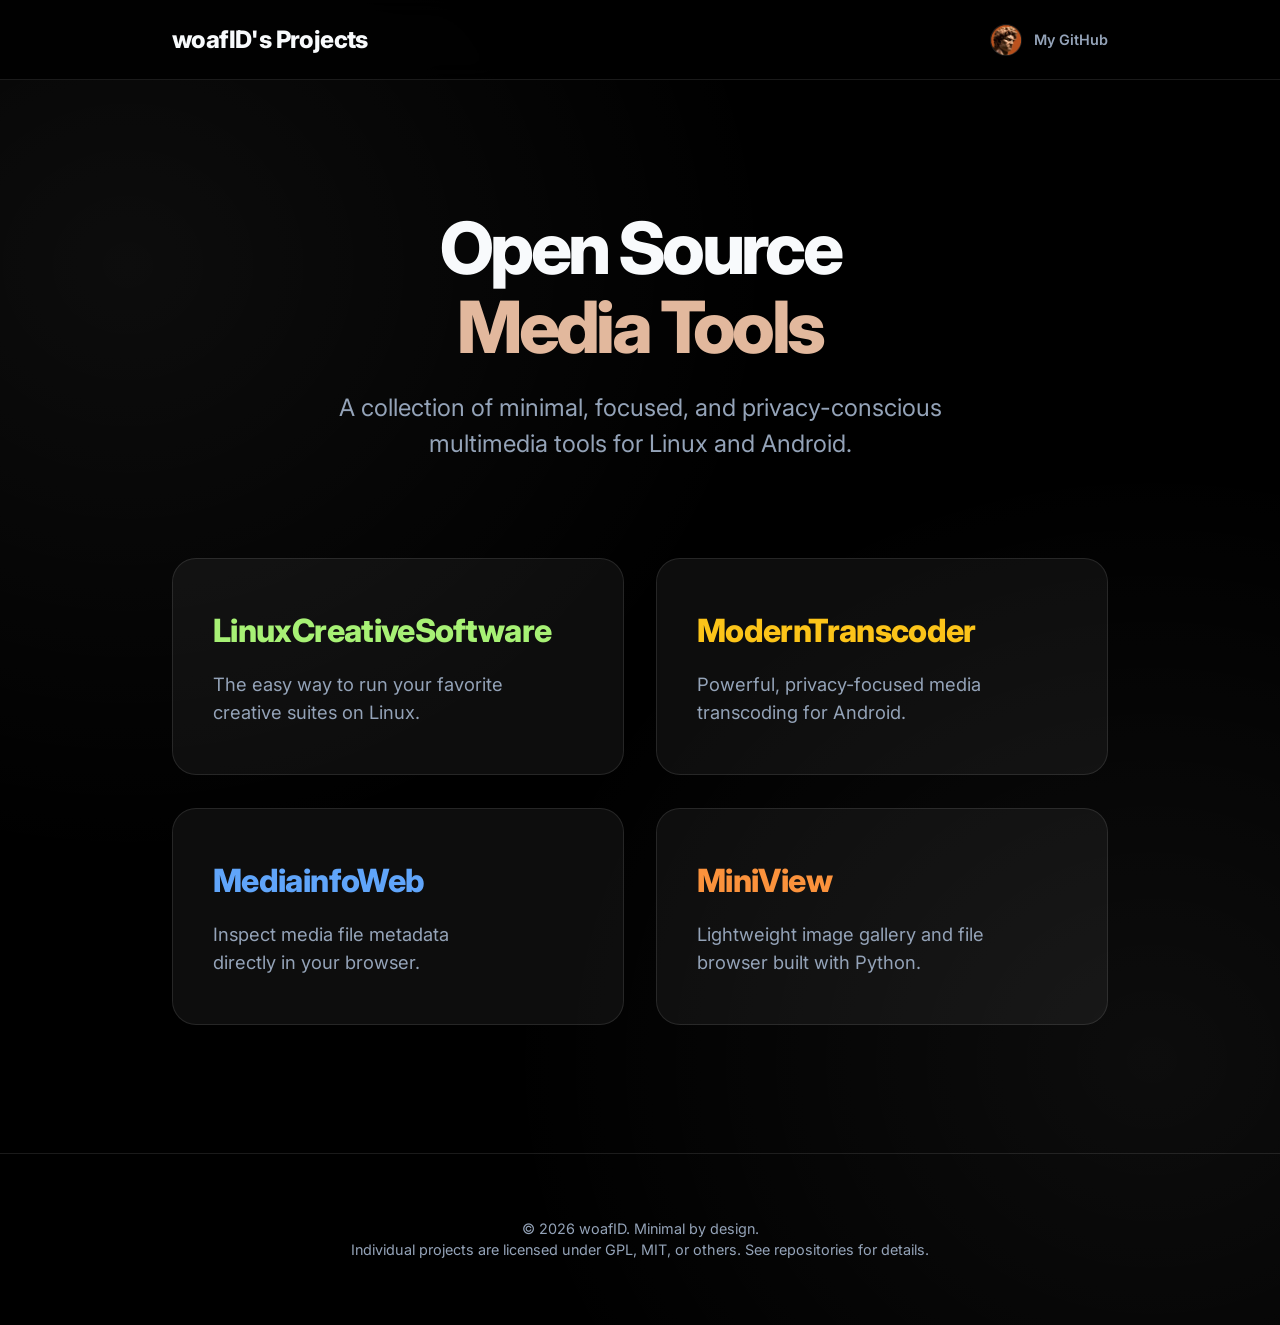
==== commit 3cf2a3e3: "Rename MediainfoGUI to MediainfoWeb and integrate tool" ====
--- a/index.html
+++ b/index.html
@@ -57,9 +57,9 @@
                         </div>
                     </a>
 
-                    <a href="/MediainfoGUI" class="project-card accent-blue">
+                    <a href="/MediainfoWeb" class="project-card accent-blue">
                         <div class="card-content">
-                            <h2>MediainfoGUI</h2>
+                            <h2>MediainfoWeb</h2>
                             <p>Inspect media file metadata directly in your browser.</p>
                         </div>
                     </a>
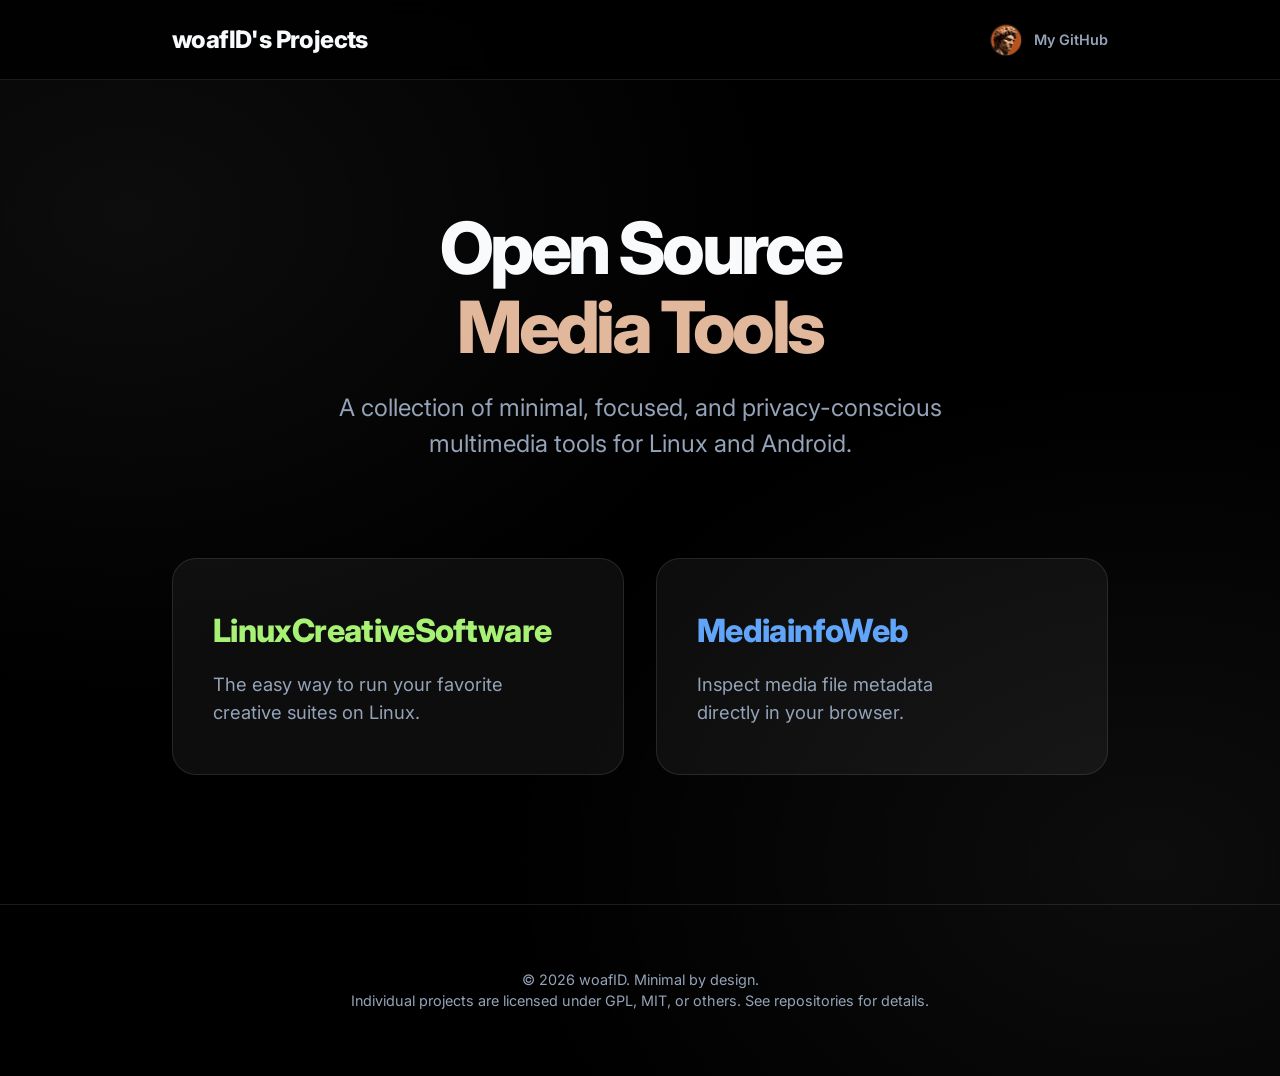
==== commit 4340142a: "Rename MediainfoGUI to MediainfoWeb and integrate tool" ====
--- a/index.html
+++ b/index.html
@@ -50,24 +50,10 @@
                         </div>
                     </a>
 
-                    <a href="/ModernTranscoder" class="project-card accent-yellow">
-                        <div class="card-content">
-                            <h2>ModernTranscoder</h2>
-                            <p>Powerful, privacy-focused media transcoding for Android.</p>
-                        </div>
-                    </a>
-
                     <a href="/MediainfoWeb" class="project-card accent-blue">
                         <div class="card-content">
                             <h2>MediainfoWeb</h2>
                             <p>Inspect media file metadata directly in your browser.</p>
-                        </div>
-                    </a>
-
-                    <a href="/MiniView" class="project-card accent-orange">
-                        <div class="card-content">
-                            <h2>MiniView</h2>
-                            <p>Lightweight image gallery and file browser built with Python.</p>
                         </div>
                     </a>
                 </div>
@@ -86,4 +72,4 @@
     </script>
 </body>
 
-</html>+</html>
